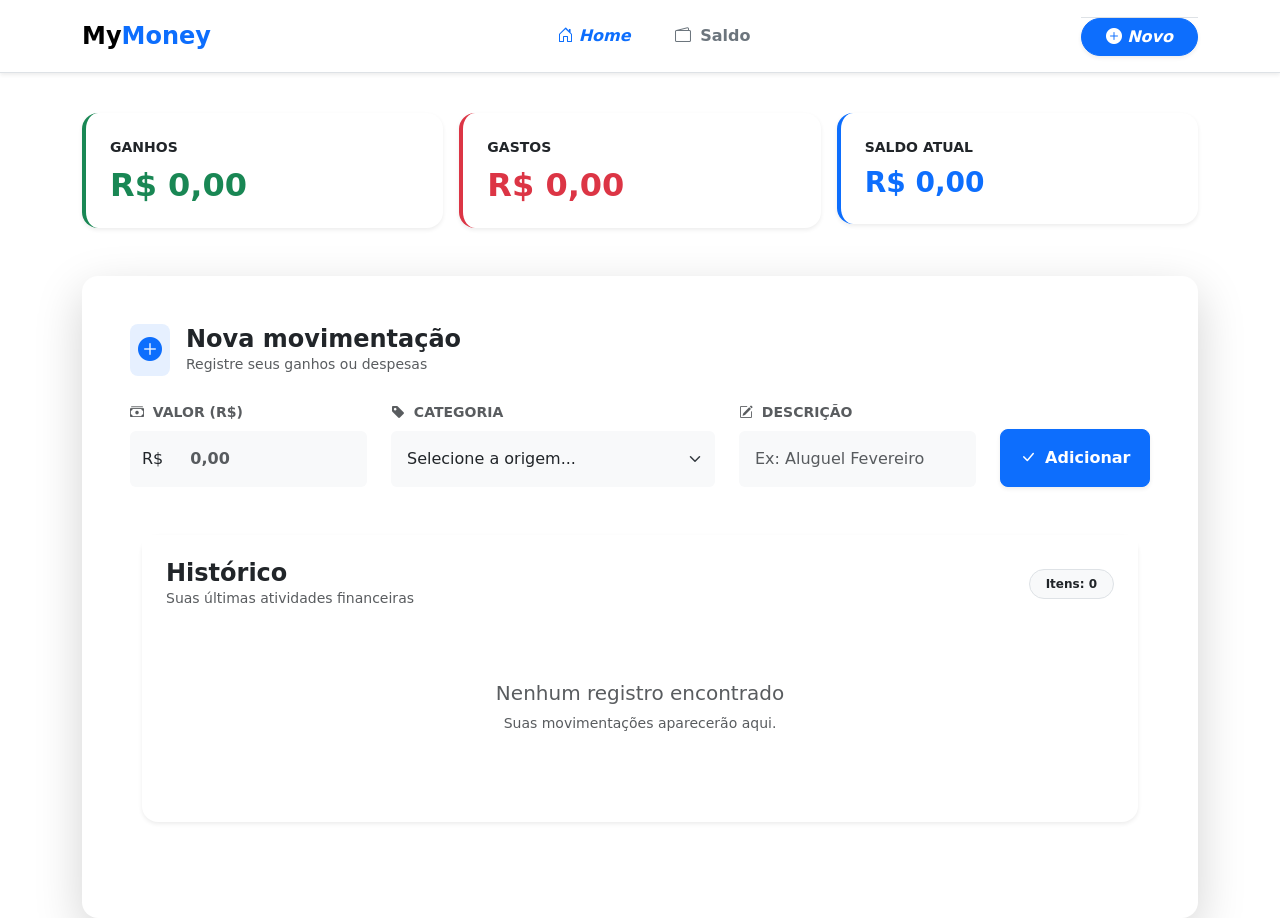
==== pages/index.html @ efc04d1d "corrigido  quebra de layout em telas tablet e celular" ====
<!DOCTYPE html>
<html lang="pt-br">

<head>
    <meta charset="UTF-8" />
    <meta name="viewport" content="width=device-width, initial-scale=1.0" />
    <!-- icon do navegador -->
    <link rel="icon" href="../assets/icon/finhub.png" type="image/png" />
    <link rel="icon" type="image/png" sizes="16x16" href="../assets/icon/finhub-16.png" />
    <link rel="icon" type="image/png" sizes="32x32" href="../assets/icon/finhub-32.png" />
    <link rel="icon" type="image/png" sizes="48x48" href="../assets/icon/finhub-48.png" />
    <!-- Para iPhone / iPad -->
    <link rel="apple-touch-icon" sizes="180x180" href="../assets/icon/finhub-180.png" />
    <link href="https://cdn.jsdelivr.net/npm/bootstrap@5.3.8/dist/css/bootstrap.min.css" rel="stylesheet"
        integrity="sha384-sRIl4kxILFvY47J16cr9ZwB07vP4J8+LH7qKQnuqkuIAvNWLzeN8tE5YBujZqJLB" crossorigin="anonymous" />
    <link rel="stylesheet" href="../assets/css/style.css" />
    <script src="https://cdn.jsdelivr.net/npm/bootstrap@5.3.8/dist/js/bootstrap.bundle.min.js"
        integrity="sha384-FKyoEForCGlyvwx9Hj09JcYn3nv7wiPVlz7YYwJrWVcXK/BmnVDxM+D2scQbITxI"
        crossorigin="anonymous"></script>
    <link rel="stylesheet" href="https://cdn.jsdelivr.net/npm/bootstrap-icons@1.13.1/font/bootstrap-icons.min.css" />

    <title>Finhub-Sistema de Gestão Financeira</title>
</head>

<body>
    <header class="navbar navbar-expand-lg navbar-light bg-white sticky-top border-bottom shadow-sm py-3">
        <div class="container">
            <a class="navbar-brand d-flex align-items-center" href="#">
                <div class="d-flex flex-column">
                    <span class="fw-bolder fs-4 lh-1 tracking-tight">My<span class="text-primary">Money</span></span>

                </div>
            </a>

            <button class="navbar-toggler border-0 shadow-none" type="button" data-bs-toggle="collapse"
                data-bs-target="#navMyMoney">
                <span class="navbar-toggler-icon"></span>
            </button>

            <div class="collapse navbar-collapse" id="navMyMoney">
                <ul class="navbar-nav mx-auto mb-2 mb-lg-0 gap-lg-2">
                    <li class="nav-item">
                        <a class="nav-link fw-bold text-primary px-3 rounded-3" href="#">
                            <i class="bi bi-house-door me-1"> Home </i>
                        </a>
                    </li>
                    <li class="nav-item">
                        <a class="nav-link fw-bold text-secondary px-3" href="#">
                            <i class="bi bi-wallet2 me-1"></i>
                            <span>Saldo</span>
                        </a>
                    </li>
                </ul>

                <div class="d-flex align-items-center gap-3 border-top border-lg-0 pt-3 pt-lg-0">
                    <button class="btn btn-primary rounded-pill px-4 fw-bold shadow-sm d-flex align-items-center gap-2"
                        onclick="document.getElementById('input-valor').focus()">
                        <i class="bi bi-plus-circle-fill">
                            Novo
                        </i>
                    </button>
                </div>
            </div>
        </div>
    </header>

    <div class="container mt-4">
        <div class="row g-3 mt-3">
            <!-- Pai do agrupamento-->
            <div class="col-12 col-md-4">

                <div class="card border-0 shadow-sm rounded-4 p-4 bg-white border-start border-success border-4">
                    <p class="fw-bolder small text-uppercase mb-2 ls-1 fs-8">
                        Ganhos
                    </p>
                    <h2 class="fw-bold text-success mb-0 fs-28" id="resumo-receitas">
                        R$ 0,00
                    </h2>
                </div>

            </div>

            <div class="col-12 col-md-4">
                <div class="card border-0 shadow-sm rounded-4 p-4 bg-white border-start border-danger border-4">
                    <p class="fw-bolder small text-uppercase mb-2 ls-1 fs-8">
                        Gastos
                    </p>
                    <h2 class="fw-bold text-danger mb-0 fs-28" id="resumo-despesas">
                        R$ 0,00
                    </h2>
                </div>
            </div>

            <div class="col-12 col-md-4">
                <div class="card border-0 shadow-sm rounded-4 p-4 bg-white border-start border-primary border-4">
                    <p class="fw-bolder small text-uppercase mb-2 ls-1 fs-11">
                        Saldo Atual
                    </p>
                    <h2 class="fw-bold text-primary mb-0" id="resumo-saldo" style="font-size: 28px;">
                        R$ 0,00
                    </h2>
                </div>
            </div>

        </div>
    </div>

    <div class="container mt-5">
        <div class="card border-0 shadow-lg rounded-4 overflow-hidden">
            <div class="card-body p-4 p-md-5">

                <div class="d-flex align-items-center mb-4">
                    <div class="bg-primary bg-opacity-10 p-2 rounded-3 me-3">
                        <i class="bi bi-plus-circle-fill text-primary fs-4"></i>
                    </div>
                    <div>
                        <h4 class="fw-bolder mb-0 text-dark">Nova movimentação</h4>
                        <p class="text-muted small mb-0">Registre seus ganhos ou despesas</p>
                    </div>
                </div>

                <form id="transacao-form" class="row g-4 align-items-end">

                    <div class="col-12 col-md-3">
                        <label class="form-label fw-bold text-uppercase ls-1 text-muted mb-2 small">
                            <i class="bi bi-cash-stack me-1"></i> Valor (R$)
                        </label>
                        <div class="input-group">
                            <span class="input-group-text border-0 bg-light">R$</span>
                            <input type="number" id="input-valor" class="form-control border-0 bg-light p-3 fw-bold"
                                step="0.01" placeholder="0,00" required>
                        </div>
                    </div>

                    <div class="col-12 col-md-4">
                        <label class="form-label fw-bold text-uppercase ls-1 text-muted mb-2 small">
                            <i class="bi bi-tag-fill me-1"></i> Categoria
                        </label>
                        <select id="input-categoria" class="form-select border-0 bg-light p-3" required>
                            <option value="" disabled selected>Selecione a origem...</option>
                            <optgroup label="💰 GANHOS">
                                <option value="receita|Salário">Salário</option>
                                <option value="receita|Investimentos">Investimentos</option>
                                <option value="receita|Vendas">Vendas/Extras</option>
                            </optgroup>
                            <optgroup label="💸 GASTOS">
                                <option value="despesa|Alimentação">Alimentação</option>
                                <option value="despesa|Moradia">Moradia</option>
                                <option value="despesa|Transporte">Transporte</option>
                                <option value="despesa|Lazer">Lazer</option>
                            </optgroup>
                        </select>
                    </div>

                    <div class="col-12 col-md-3">
                        <label class="form-label fw-bold text-uppercase ls-1 text-muted mb-2 text-muted mb-2 small">
                            <i class="bi bi-pencil-square me-1"></i> Descrição
                        </label>
                        <input type="text" id="input-descricao" class="form-control border-0 bg-light p-3"
                            placeholder="Ex: Aluguel Fevereiro">
                    </div>

                    <div class="col-12 col-md-2">
                        <button class="btn btn-primary w-100 py-3 fw-bold rounded-3 shadow-sm hover-up" type="submit">
                            <i class="bi bi-check-lg me-1"></i> Adicionar
                        </button>
                    </div>
                </form>
                <div class="container mt-5 mb-5">
                    <div class="card border-0 shadow-sm rounded-4">
                        <div
                            class="card-header bg-white border-0 p-4 pb-0 d-flex justify-content-between align-items-center">
                            <div>
                                <h4 class="fw-bolder mb-0 text-dark">Histórico</h4>
                                <p class="text-muted small mb-0">Suas últimas atividades financeiras</p>
                            </div>
                            <span class="badge bg-light text-dark rounded-pill px-3 py-2 border">
                                Itens: <span id="contador-itens">0</span>
                            </span>
                        </div>

                        <div class="card-body p-4">

                            <div id="historico-vazio" class="text-center py-5">
                                <i class="bi bi- wallet2 text-muted mb-3 opacity-25 fs-3"></i>
                                <h5 class="text-muted fw-normal">Nenhum registro encontrado</h5>
                                <p class="text-muted small">Suas movimentações aparecerão aqui.</p>
                            </div>

                            <div id="container-desktop" class="table-responsive d-none">
                                <table class="table table-hover align-middle">
                                    <thead class="table-light">
                                        <tr>
                                            <th class="border-0 rounded-start ps-3">Categoria</th>
                                            <th class=" d-none d-md-table-cell  border-0">Descrição</th>
                                            <th class="border-0 text-end">Valor</th>
                                            <th class=" d-none d-md-table-cell  border-0 text-end rounded-end pe-3">Ações</th>
                                        </tr>
                                    </thead>
                                    <tbody id="lista-transacoes-desktop">
                                    </tbody>
                                </table>
                            </div>

                            <div id="lista-transacoes-mobile" class="d-md-none">
                            </div>

                        </div>
                    </div>
                </div>
            </div>
        </div>
    </div>

    </div>
    </div>

    <script src="../js/script.js"></script>
</body>

</html>
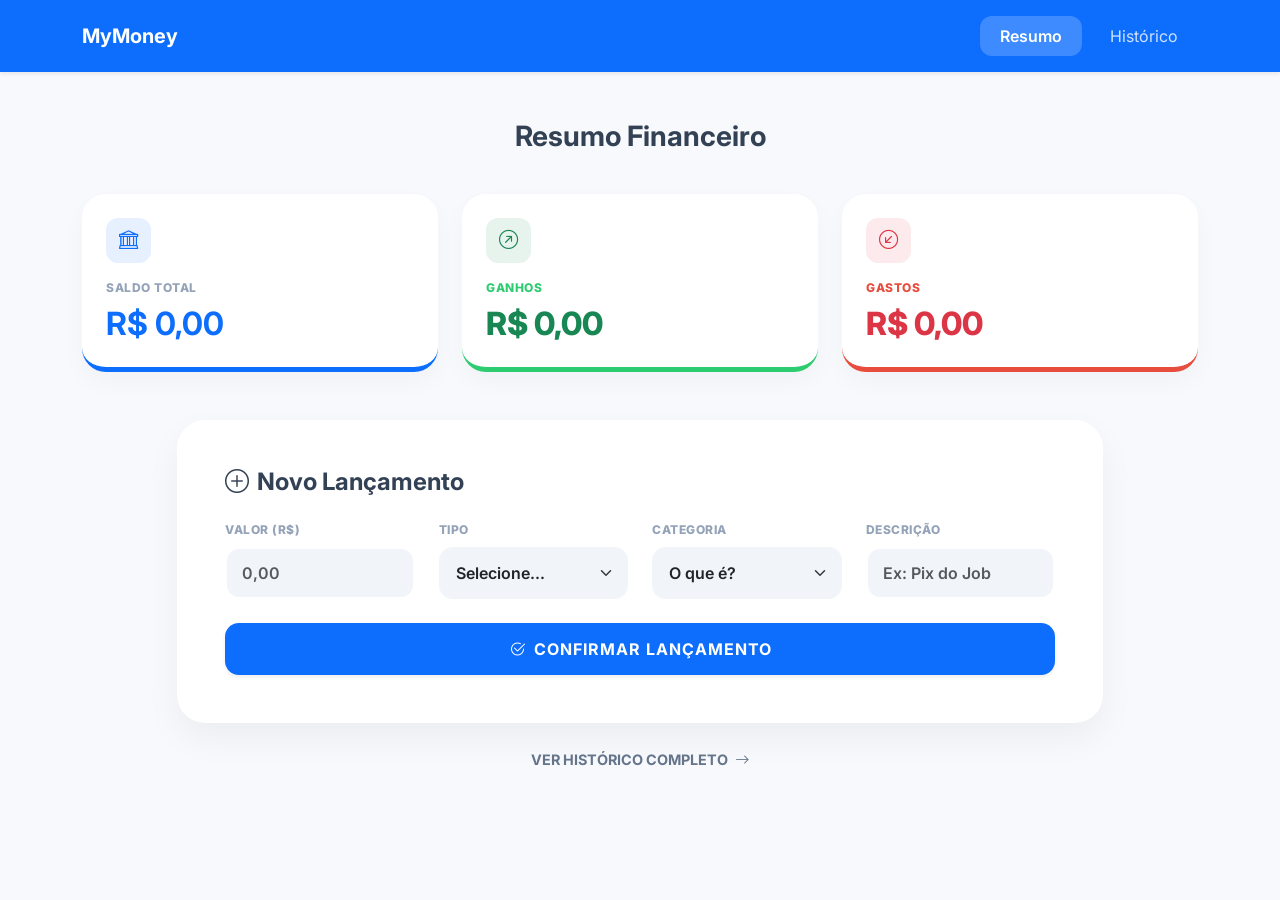
==== commit 0257de83: "feat: complete improvements for MyMoney project - Transaction history with Bootstrap Icons for each " ====
--- a/pages/index.html
+++ b/pages/index.html
@@ -1,221 +1,176 @@
 <!DOCTYPE html>
 <html lang="pt-br">
+<head>
+  <meta charset="UTF-8" />
+  <meta name="viewport" content="width=device-width, initial-scale=1.0" />
+  <title>MyMoney - Dashboard</title>
+  <link
+    href="https://fonts.googleapis.com/css2?family=Inter:wght@400;600;800&display=swap"
+    rel="stylesheet"
+  />
+  <link
+    href="https://cdn.jsdelivr.net/npm/bootstrap@5.3.3/dist/css/bootstrap.min.css"
+    rel="stylesheet"
+  />
+  <link
+    rel="stylesheet"
+    href="https://cdn.jsdelivr.net/npm/bootstrap-icons@1.11.3/font/bootstrap-icons.min.css"
+  />
+  <link rel="stylesheet" href="../styles/home.css" />
+</head>
+<body>
+  <!-- NAVBAR -->
+  <nav class="navbar navbar-expand-lg navbar-dark shadow-sm sticky-top mb-5">
+    <div class="container">
+      <a class="navbar-brand fw-bold" href="index.html">MyMoney</a>
+      <button
+        class="navbar-toggler border-0 shadow-none"
+        type="button"
+        data-bs-toggle="collapse"
+        data-bs-target="#navbarNav"
+      >
+        <span class="navbar-toggler-icon"></span>
+      </button>
+      <div class="collapse navbar-collapse" id="navbarNav">
+        <ul class="navbar-nav ms-auto gap-2">
+          <li class="nav-item">
+            <a class="nav-link active" href="index.html">Resumo</a>
+          </li>
+          <li class="nav-item">
+            <a class="nav-link" href="historico.html">Histórico</a>
+          </li>
+        </ul>
+      </div>
+    </div>
+  </nav>
 
-<head>
-    <meta charset="UTF-8" />
-    <meta name="viewport" content="width=device-width, initial-scale=1.0" />
-    <!-- icon do navegador -->
-    <link rel="icon" href="../assets/icon/finhub.png" type="image/png" />
-    <link rel="icon" type="image/png" sizes="16x16" href="../assets/icon/finhub-16.png" />
-    <link rel="icon" type="image/png" sizes="32x32" href="../assets/icon/finhub-32.png" />
-    <link rel="icon" type="image/png" sizes="48x48" href="../assets/icon/finhub-48.png" />
-    <!-- Para iPhone / iPad -->
-    <link rel="apple-touch-icon" sizes="180x180" href="../assets/icon/finhub-180.png" />
-    <link href="https://cdn.jsdelivr.net/npm/bootstrap@5.3.8/dist/css/bootstrap.min.css" rel="stylesheet"
-        integrity="sha384-sRIl4kxILFvY47J16cr9ZwB07vP4J8+LH7qKQnuqkuIAvNWLzeN8tE5YBujZqJLB" crossorigin="anonymous" />
-    <link rel="stylesheet" href="../assets/css/style.css" />
-    <script src="https://cdn.jsdelivr.net/npm/bootstrap@5.3.8/dist/js/bootstrap.bundle.min.js"
-        integrity="sha384-FKyoEForCGlyvwx9Hj09JcYn3nv7wiPVlz7YYwJrWVcXK/BmnVDxM+D2scQbITxI"
-        crossorigin="anonymous"></script>
-    <link rel="stylesheet" href="https://cdn.jsdelivr.net/npm/bootstrap-icons@1.13.1/font/bootstrap-icons.min.css" />
-
-    <title>Finhub-Sistema de Gestão Financeira</title>
-</head>
-
-<body>
-    <header class="navbar navbar-expand-lg navbar-light bg-white sticky-top border-bottom shadow-sm py-3">
-        <div class="container">
-            <a class="navbar-brand d-flex align-items-center" href="#">
-                <div class="d-flex flex-column">
-                    <span class="fw-bolder fs-4 lh-1 tracking-tight">My<span class="text-primary">Money</span></span>
-
-                </div>
-            </a>
-
-            <button class="navbar-toggler border-0 shadow-none" type="button" data-bs-toggle="collapse"
-                data-bs-target="#navMyMoney">
-                <span class="navbar-toggler-icon"></span>
-            </button>
-
-            <div class="collapse navbar-collapse" id="navMyMoney">
-                <ul class="navbar-nav mx-auto mb-2 mb-lg-0 gap-lg-2">
-                    <li class="nav-item">
-                        <a class="nav-link fw-bold text-primary px-3 rounded-3" href="#">
-                            <i class="bi bi-house-door me-1"> Home </i>
-                        </a>
-                    </li>
-                    <li class="nav-item">
-                        <a class="nav-link fw-bold text-secondary px-3" href="#">
-                            <i class="bi bi-wallet2 me-1"></i>
-                            <span>Saldo</span>
-                        </a>
-                    </li>
-                </ul>
-
-                <div class="d-flex align-items-center gap-3 border-top border-lg-0 pt-3 pt-lg-0">
-                    <button class="btn btn-primary rounded-pill px-4 fw-bold shadow-sm d-flex align-items-center gap-2"
-                        onclick="document.getElementById('input-valor').focus()">
-                        <i class="bi bi-plus-circle-fill">
-                            Novo
-                        </i>
-                    </button>
-                </div>
-            </div>
-        </div>
-    </header>
-
-    <div class="container mt-4">
-        <div class="row g-3 mt-3">
-            <!-- Pai do agrupamento-->
-            <div class="col-12 col-md-4">
-
-                <div class="card border-0 shadow-sm rounded-4 p-4 bg-white border-start border-success border-4">
-                    <p class="fw-bolder small text-uppercase mb-2 ls-1 fs-8">
-                        Ganhos
-                    </p>
-                    <h2 class="fw-bold text-success mb-0 fs-28" id="resumo-receitas">
-                        R$ 0,00
-                    </h2>
-                </div>
-
-            </div>
-
-            <div class="col-12 col-md-4">
-                <div class="card border-0 shadow-sm rounded-4 p-4 bg-white border-start border-danger border-4">
-                    <p class="fw-bolder small text-uppercase mb-2 ls-1 fs-8">
-                        Gastos
-                    </p>
-                    <h2 class="fw-bold text-danger mb-0 fs-28" id="resumo-despesas">
-                        R$ 0,00
-                    </h2>
-                </div>
-            </div>
-
-            <div class="col-12 col-md-4">
-                <div class="card border-0 shadow-sm rounded-4 p-4 bg-white border-start border-primary border-4">
-                    <p class="fw-bolder small text-uppercase mb-2 ls-1 fs-11">
-                        Saldo Atual
-                    </p>
-                    <h2 class="fw-bold text-primary mb-0" id="resumo-saldo" style="font-size: 28px;">
-                        R$ 0,00
-                    </h2>
-                </div>
-            </div>
-
-        </div>
+  <div class="container">
+    <!-- TÍTULO DOS INDICADORES -->
+    <div class="row mb-3">
+      <div class="col-12">
+        <h3 class="fw-bold text-center mb-4">Resumo Financeiro</h3>
+      </div>
     </div>
 
-    <div class="container mt-5">
-        <div class="card border-0 shadow-lg rounded-4 overflow-hidden">
-            <div class="card-body p-4 p-md-5">
+    <!-- CARDS DE INDICADORES -->
+    <div class="row g-4 mb-5">
+      <div class="col-md-4">
+        <div class="card-resumo border-saldo">
+          <div class="icon-box bg-primary bg-opacity-10 text-primary">
+            <i class="bi bi-bank"></i>
+          </div>
+          <small class="form-label-custom">Saldo Total</small>
+          <h2 class="fw-extrabold m-0" id="resumo-saldo" style="font-weight: 800;">
+            R$ 0,00
+          </h2>
+        </div>
+      </div>
 
-                <div class="d-flex align-items-center mb-4">
-                    <div class="bg-primary bg-opacity-10 p-2 rounded-3 me-3">
-                        <i class="bi bi-plus-circle-fill text-primary fs-4"></i>
-                    </div>
-                    <div>
-                        <h4 class="fw-bolder mb-0 text-dark">Nova movimentação</h4>
-                        <p class="text-muted small mb-0">Registre seus ganhos ou despesas</p>
-                    </div>
-                </div>
+      <div class="col-md-4">
+        <div class="card-resumo border-ganho">
+          <div class="icon-box bg-success bg-opacity-10 text-success">
+            <i class="bi bi-arrow-up-right-circle"></i>
+          </div>
+          <small class="form-label-custom" style="color: var(--success-green);">Ganhos</small>
+          <h2 class="fw-extrabold m-0 text-success" id="resumo-receitas" style="font-weight: 800;">
+            R$ 0,00
+          </h2>
+        </div>
+      </div>
 
-                <form id="transacao-form" class="row g-4 align-items-end">
-
-                    <div class="col-12 col-md-3">
-                        <label class="form-label fw-bold text-uppercase ls-1 text-muted mb-2 small">
-                            <i class="bi bi-cash-stack me-1"></i> Valor (R$)
-                        </label>
-                        <div class="input-group">
-                            <span class="input-group-text border-0 bg-light">R$</span>
-                            <input type="number" id="input-valor" class="form-control border-0 bg-light p-3 fw-bold"
-                                step="0.01" placeholder="0,00" required>
-                        </div>
-                    </div>
-
-                    <div class="col-12 col-md-4">
-                        <label class="form-label fw-bold text-uppercase ls-1 text-muted mb-2 small">
-                            <i class="bi bi-tag-fill me-1"></i> Categoria
-                        </label>
-                        <select id="input-categoria" class="form-select border-0 bg-light p-3" required>
-                            <option value="" disabled selected>Selecione a origem...</option>
-                            <optgroup label="💰 GANHOS">
-                                <option value="receita|Salário">Salário</option>
-                                <option value="receita|Investimentos">Investimentos</option>
-                                <option value="receita|Vendas">Vendas/Extras</option>
-                            </optgroup>
-                            <optgroup label="💸 GASTOS">
-                                <option value="despesa|Alimentação">Alimentação</option>
-                                <option value="despesa|Moradia">Moradia</option>
-                                <option value="despesa|Transporte">Transporte</option>
-                                <option value="despesa|Lazer">Lazer</option>
-                            </optgroup>
-                        </select>
-                    </div>
-
-                    <div class="col-12 col-md-3">
-                        <label class="form-label fw-bold text-uppercase ls-1 text-muted mb-2 text-muted mb-2 small">
-                            <i class="bi bi-pencil-square me-1"></i> Descrição
-                        </label>
-                        <input type="text" id="input-descricao" class="form-control border-0 bg-light p-3"
-                            placeholder="Ex: Aluguel Fevereiro">
-                    </div>
-
-                    <div class="col-12 col-md-2">
-                        <button class="btn btn-primary w-100 py-3 fw-bold rounded-3 shadow-sm hover-up" type="submit">
-                            <i class="bi bi-check-lg me-1"></i> Adicionar
-                        </button>
-                    </div>
-                </form>
-                <div class="container mt-5 mb-5">
-                    <div class="card border-0 shadow-sm rounded-4">
-                        <div
-                            class="card-header bg-white border-0 p-4 pb-0 d-flex justify-content-between align-items-center">
-                            <div>
-                                <h4 class="fw-bolder mb-0 text-dark">Histórico</h4>
-                                <p class="text-muted small mb-0">Suas últimas atividades financeiras</p>
-                            </div>
-                            <span class="badge bg-light text-dark rounded-pill px-3 py-2 border">
-                                Itens: <span id="contador-itens">0</span>
-                            </span>
-                        </div>
-
-                        <div class="card-body p-4">
-
-                            <div id="historico-vazio" class="text-center py-5">
-                                <i class="bi bi- wallet2 text-muted mb-3 opacity-25 fs-3"></i>
-                                <h5 class="text-muted fw-normal">Nenhum registro encontrado</h5>
-                                <p class="text-muted small">Suas movimentações aparecerão aqui.</p>
-                            </div>
-
-                            <div id="container-desktop" class="table-responsive d-none">
-                                <table class="table table-hover align-middle">
-                                    <thead class="table-light">
-                                        <tr>
-                                            <th class="border-0 rounded-start ps-3">Categoria</th>
-                                            <th class=" d-none d-md-table-cell  border-0">Descrição</th>
-                                            <th class="border-0 text-end">Valor</th>
-                                            <th class=" d-none d-md-table-cell  border-0 text-end rounded-end pe-3">Ações</th>
-                                        </tr>
-                                    </thead>
-                                    <tbody id="lista-transacoes-desktop">
-                                    </tbody>
-                                </table>
-                            </div>
-
-                            <div id="lista-transacoes-mobile" class="d-md-none">
-                            </div>
-
-                        </div>
-                    </div>
-                </div>
-            </div>
+      <div class="col-md-4">
+        <div class="card-resumo border-gasto">
+          <div class="icon-box bg-danger bg-opacity-10 text-danger">
+            <i class="bi bi-arrow-down-left-circle"></i>
+          </div>
+          <small class="form-label-custom" style="color: var(--danger-red);">Gastos</small>
+          <h2 class="fw-extrabold m-0 text-danger" id="resumo-despesas" style="font-weight: 800;">
+            R$ 0,00
+          </h2>
         </div>
+      </div>
     </div>
 
-    </div>
+    <!-- FORMULÁRIO DE NOVO LANÇAMENTO -->
+    <div class="row justify-content-center">
+      <div class="col-lg-10">
+        <div class="card-form p-4 p-md-5 mb-4">
+          <h4 class="fw-bold mb-4">
+            <i class="bi bi-plus-circle me-2"></i>Novo Lançamento
+          </h4>
+          <form id="transacao-form">
+            <div class="row g-4">
+              <div class="col-md-3">
+                <label class="form-label-custom">Valor (R$)</label>
+                <input
+                  type="number"
+                  id="input-valor"
+                  class="form-control form-control-custom"
+                  placeholder="0,00"
+                  step="0.01"
+                  required
+                />
+              </div>
+              <div class="col-md-3">
+                <label class="form-label-custom">Tipo</label>
+                <select
+                  id="input-tipo"
+                  class="form-select form-control-custom"
+                  required
+                >
+                  <option value="" disabled selected>Selecione...</option>
+                  <option value="receita">💰 Ganho (Entrada)</option>
+                  <option value="despesa">💸 Gasto (Saída)</option>
+                </select>
+              </div>
+              <div class="col-md-3">
+                <label class="form-label-custom">Categoria</label>
+                <select
+                  id="input-categoria"
+                  class="form-select form-control-custom"
+                  required
+                >
+                  <option value="" disabled selected>O que é?</option>
+                  <option value="Salário">💼 Salário</option>
+                  <option value="Extra">🌟 Extra</option>
+                  <option value="Alimentação">🍕 Alimentação</option>
+                  <option value="Moradia">🏠 Moradia</option>
+                  <option value="Lazer">🍿 Lazer</option>
+                  <option value="Transporte">🚗 Transporte</option>
+                </select>
+              </div>
+              <div class="col-md-3">
+                <label class="form-label-custom">Descrição</label>
+                <input
+                  type="text"
+                  id="input-descricao"
+                  class="form-control form-control-custom"
+                  placeholder="Ex: Pix do Job"
+                />
+              </div>
+              <div class="col-12 mt-4">
+                <button
+                  type="submit"
+                  class="btn btn-primary btn-salvar w-100 shadow-sm"
+                >
+                  <i class="bi bi-check2-circle me-2"></i>CONFIRMAR LANÇAMENTO
+                </button>
+              </div>
+            </div>
+          </form>
+        </div>
+      </div>
     </div>
 
-    <script src="../js/script.js"></script>
+    <!-- BOTÃO PARA HISTÓRICO -->
+    <div class="text-center pb-5">
+      <a href="historico.html" class="btn-historico">
+        VER HISTÓRICO COMPLETO <i class="bi bi-arrow-right ms-1"></i>
+      </a>
+    </div>
+  </div>
+
+  <script src="https://cdn.jsdelivr.net/npm/bootstrap@5.3.3/dist/js/bootstrap.bundle.min.js"></script>
+  <script src="../js/script.js"></script>
 </body>
-
 </html>
--- a/styles/home.css
+++ b/styles/home.css
@@ -0,0 +1,125 @@
+.nav-link {
+            transition: all 0.3s;
+            border-radius: 50px;
+            padding: 8px 20px !important;
+            color: rgba(255, 255, 255, 0.8) !important;
+        }
+
+        .nav-link.active {
+            background: white !important;
+            color: #0d6efd !important;
+            font-weight: bold;
+        }
+
+        .card-resumo {
+            border: none;
+            border-radius: 15px;
+        }
+
+                :root {
+            --primary-blue: #0d6efd;
+            --success-green: #2ecc71;
+            --danger-red: #e74c3c;
+            --bg-light: #f8f9fc;
+        }
+
+        body { 
+            background-color: var(--bg-light); 
+            font-family: 'Inter', sans-serif; 
+            color: #334155;
+        }
+
+        /* Navbar Estilizada */
+        .navbar { background: var(--primary-blue) !important; padding: 1rem 0; }
+        .nav-link { 
+            transition: all 0.3s; 
+            border-radius: 12px; 
+            padding: 8px 20px !important; 
+            color: rgba(255,255,255,0.8) !important; 
+        }
+        .nav-link.active { background: rgba(255,255,255,0.2) !important; color: white !important; font-weight: 600; }
+
+        /* Cards de Resumo */
+        .card-resumo {
+            border: none;
+            border-radius: 24px;
+            padding: 1.5rem;
+            transition: transform 0.3s ease;
+            background: white;
+            box-shadow: 0 10px 25px rgba(0,0,0,0.03);
+        }
+        .card-resumo:hover { transform: translateY(-5px); }
+
+        .icon-box {
+            width: 45px;
+            height: 45px;
+            border-radius: 12px;
+            display: flex;
+            align-items: center;
+            justify-content: center;
+            font-size: 1.2rem;
+            margin-bottom: 1rem;
+        }
+
+        /* Cores dos Cards */
+        .border-saldo { border-bottom: 5px solid var(--primary-blue); }
+        .border-ganho { border-bottom: 5px solid var(--success-green); }
+        .border-gasto { border-bottom: 5px solid var(--danger-red); }
+
+        /* Formulário Moderno */
+        .card-form {
+            border: none;
+            border-radius: 28px;
+            background: white;
+            box-shadow: 0 15px 35px rgba(0,0,0,0.05);
+        }
+
+        .form-label-custom {
+            font-size: 0.75rem;
+            font-weight: 800;
+            color: #94a3b8;
+            text-transform: uppercase;
+            margin-bottom: 8px;
+            display: block;
+            letter-spacing: 0.5px;
+        }
+
+        .form-control-custom {
+            background-color: #f1f5f9 !important;
+            border: 2px solid transparent !important;
+            border-radius: 14px !important;
+            padding: 12px 15px !important;
+            font-weight: 600;
+            transition: all 0.2s;
+        }
+
+        .form-control-custom:focus {
+            background-color: white !important;
+            border-color: var(--primary-blue) !important;
+            box-shadow: 0 0 0 4px rgba(13, 110, 253, 0.1) !important;
+        }
+
+        .btn-salvar {
+            background: var(--primary-blue);
+            border: none;
+            border-radius: 14px;
+            padding: 14px;
+            font-weight: 700;
+            letter-spacing: 1px;
+            transition: all 0.3s;
+        }
+
+        .btn-salvar:hover {
+            background: #0056b3;
+            transform: scale(1.02);
+            box-shadow: 0 8px 20px rgba(13, 110, 253, 0.3);
+        }
+
+        .btn-historico {
+            color: #64748b;
+            font-weight: 700;
+            font-size: 0.9rem;
+            text-decoration: none;
+            transition: color 0.2s;
+        }
+        .btn-historico:hover { color: var(--primary-blue); }
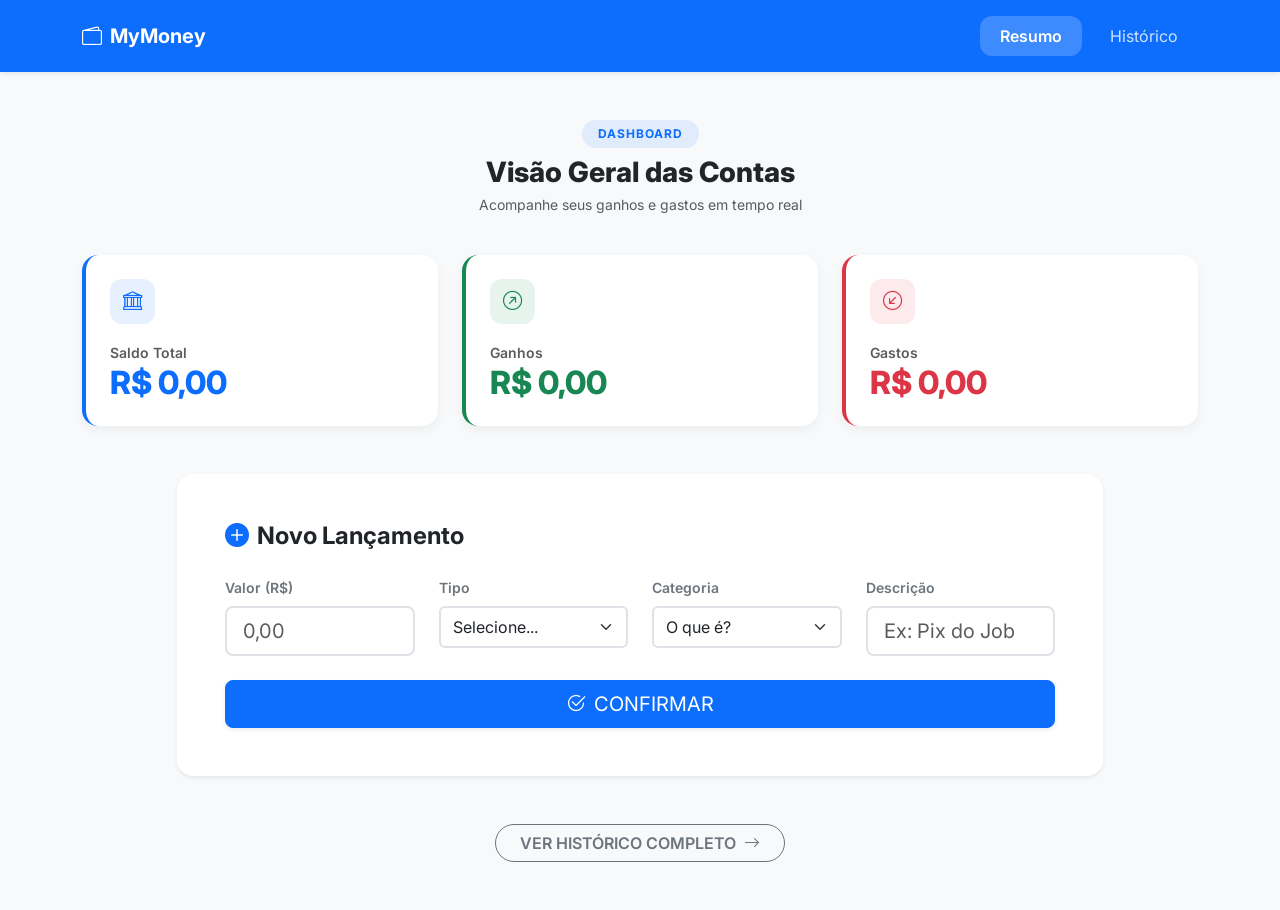
==== commit 142fba62: "feat: implementa validação de saldo e nova interface de lançamentos - Adicionada regra de negócio no" ====
--- a/pages/index.html
+++ b/pages/index.html
@@ -17,12 +17,36 @@
     href="https://cdn.jsdelivr.net/npm/bootstrap-icons@1.11.3/font/bootstrap-icons.min.css"
   />
   <link rel="stylesheet" href="../styles/home.css" />
+  <style>
+    /* Pequeno ajuste para garantir a consistência do estilo que você criou */
+    body { font-family: 'Inter', sans-serif; background-color: #f8f9fa; }
+    .fw-extrabold { font-weight: 800; }
+    .card-resumo {
+      background: white;
+      padding: 1.5rem;
+      border-radius: 1rem;
+      box-shadow: 0 4px 12px rgba(0,0,0,0.05);
+      transition: transform 0.2s;
+    }
+    .card-resumo:hover { transform: translateY(-5px); }
+    .icon-box {
+      width: 45px;
+      height: 45px;
+      display: flex;
+      align-items: center;
+      justify-content: center;
+      border-radius: 12px;
+      margin-bottom: 1rem;
+      font-size: 1.2rem;
+    }
+  </style>
 </head>
 <body>
-  <!-- NAVBAR -->
-  <nav class="navbar navbar-expand-lg navbar-dark shadow-sm sticky-top mb-5">
+  <nav class="navbar navbar-expand-lg navbar-dark shadow-sm sticky-top mb-5" style="background-color: #0d6efd;">
     <div class="container">
-      <a class="navbar-brand fw-bold" href="index.html">MyMoney</a>
+      <a class="navbar-brand fw-bold" href="index.html">
+        <i class="bi bi-wallet2 me-2"></i>MyMoney
+      </a>
       <button
         class="navbar-toggler border-0 shadow-none"
         type="button"
@@ -45,77 +69,76 @@
   </nav>
 
   <div class="container">
-    <!-- TÍTULO DOS INDICADORES -->
-    <div class="row mb-3">
-      <div class="col-12">
-        <h3 class="fw-bold text-center mb-4">Resumo Financeiro</h3>
+    <div class="row mb-4">
+      <div class="col-12 text-center">
+        <span class="badge bg-primary bg-opacity-10 text-primary mb-2 px-3 py-2 rounded-pill uppercase fw-bold" style="font-size: 0.75rem; letter-spacing: 1px;">DASHBOARD</span>
+        <h3 class="fw-extrabold m-0 text-dark">Visão Geral das Contas</h3>
+        <p class="text-muted small mt-1">Acompanhe seus ganhos e gastos em tempo real</p>
       </div>
     </div>
 
-    <!-- CARDS DE INDICADORES -->
     <div class="row g-4 mb-5">
       <div class="col-md-4">
-        <div class="card-resumo border-saldo">
+        <div class="card-resumo border-start border-primary border-4">
           <div class="icon-box bg-primary bg-opacity-10 text-primary">
             <i class="bi bi-bank"></i>
           </div>
-          <small class="form-label-custom">Saldo Total</small>
-          <h2 class="fw-extrabold m-0" id="resumo-saldo" style="font-weight: 800;">
+          <small class="text-muted fw-semibold">Saldo Total</small>
+          <h2 class="fw-extrabold m-0" id="resumo-saldo">
             R$ 0,00
           </h2>
         </div>
       </div>
 
       <div class="col-md-4">
-        <div class="card-resumo border-ganho">
+        <div class="card-resumo border-start border-success border-4">
           <div class="icon-box bg-success bg-opacity-10 text-success">
             <i class="bi bi-arrow-up-right-circle"></i>
           </div>
-          <small class="form-label-custom" style="color: var(--success-green);">Ganhos</small>
-          <h2 class="fw-extrabold m-0 text-success" id="resumo-receitas" style="font-weight: 800;">
+          <small class="text-muted fw-semibold">Ganhos</small>
+          <h2 class="fw-extrabold m-0 text-success" id="resumo-receitas">
             R$ 0,00
           </h2>
         </div>
       </div>
 
       <div class="col-md-4">
-        <div class="card-resumo border-gasto">
+        <div class="card-resumo border-start border-danger border-4">
           <div class="icon-box bg-danger bg-opacity-10 text-danger">
             <i class="bi bi-arrow-down-left-circle"></i>
           </div>
-          <small class="form-label-custom" style="color: var(--danger-red);">Gastos</small>
-          <h2 class="fw-extrabold m-0 text-danger" id="resumo-despesas" style="font-weight: 800;">
+          <small class="text-muted fw-semibold">Gastos</small>
+          <h2 class="fw-extrabold m-0 text-danger" id="resumo-despesas">
             R$ 0,00
           </h2>
         </div>
       </div>
     </div>
 
-    <!-- FORMULÁRIO DE NOVO LANÇAMENTO -->
     <div class="row justify-content-center">
       <div class="col-lg-10">
-        <div class="card-form p-4 p-md-5 mb-4">
-          <h4 class="fw-bold mb-4">
-            <i class="bi bi-plus-circle me-2"></i>Novo Lançamento
+        <div class="card border-0 shadow-sm p-4 p-md-5 mb-5 rounded-4">
+          <h4 class="fw-bold mb-4 text-dark">
+            <i class="bi bi-plus-circle-fill text-primary me-2"></i>Novo Lançamento
           </h4>
           <form id="transacao-form">
             <div class="row g-4">
               <div class="col-md-3">
-                <label class="form-label-custom">Valor (R$)</label>
+                <label class="form-label fw-semibold small text-secondary">Valor (R$)</label>
                 <input
                   type="number"
                   id="input-valor"
-                  class="form-control form-control-custom"
+                  class="form-control form-control-lg border-2"
                   placeholder="0,00"
                   step="0.01"
                   required
                 />
               </div>
               <div class="col-md-3">
-                <label class="form-label-custom">Tipo</label>
+                <label class="form-label fw-semibold small text-secondary">Tipo</label>
                 <select
                   id="input-tipo"
-                  class="form-select form-control-custom"
+                  class="form-select form-control-lg border-2"
                   required
                 >
                   <option value="" disabled selected>Selecione...</option>
@@ -124,10 +147,10 @@
                 </select>
               </div>
               <div class="col-md-3">
-                <label class="form-label-custom">Categoria</label>
+                <label class="form-label fw-semibold small text-secondary">Categoria</label>
                 <select
                   id="input-categoria"
-                  class="form-select form-control-custom"
+                  class="form-select form-control-lg border-2"
                   required
                 >
                   <option value="" disabled selected>O que é?</option>
@@ -140,20 +163,20 @@
                 </select>
               </div>
               <div class="col-md-3">
-                <label class="form-label-custom">Descrição</label>
+                <label class="form-label fw-semibold small text-secondary">Descrição</label>
                 <input
                   type="text"
                   id="input-descricao"
-                  class="form-control form-control-custom"
+                  class="form-control form-control-lg border-2"
                   placeholder="Ex: Pix do Job"
                 />
               </div>
               <div class="col-12 mt-4">
                 <button
                   type="submit"
-                  class="btn btn-primary btn-salvar w-100 shadow-sm"
+                  class="btn btn-primary btn-lg w-100 shadow-sm"
                 >
-                  <i class="bi bi-check2-circle me-2"></i>CONFIRMAR LANÇAMENTO
+                  <i class="bi bi-check2-circle me-2"></i>CONFIRMAR
                 </button>
               </div>
             </div>
@@ -162,9 +185,8 @@
       </div>
     </div>
 
-    <!-- BOTÃO PARA HISTÓRICO -->
     <div class="text-center pb-5">
-      <a href="historico.html" class="btn-historico">
+      <a href="historico.html" class="btn btn-outline-secondary rounded-pill px-4 fw-semibold text-decoration-none transition-all">
         VER HISTÓRICO COMPLETO <i class="bi bi-arrow-right ms-1"></i>
       </a>
     </div>
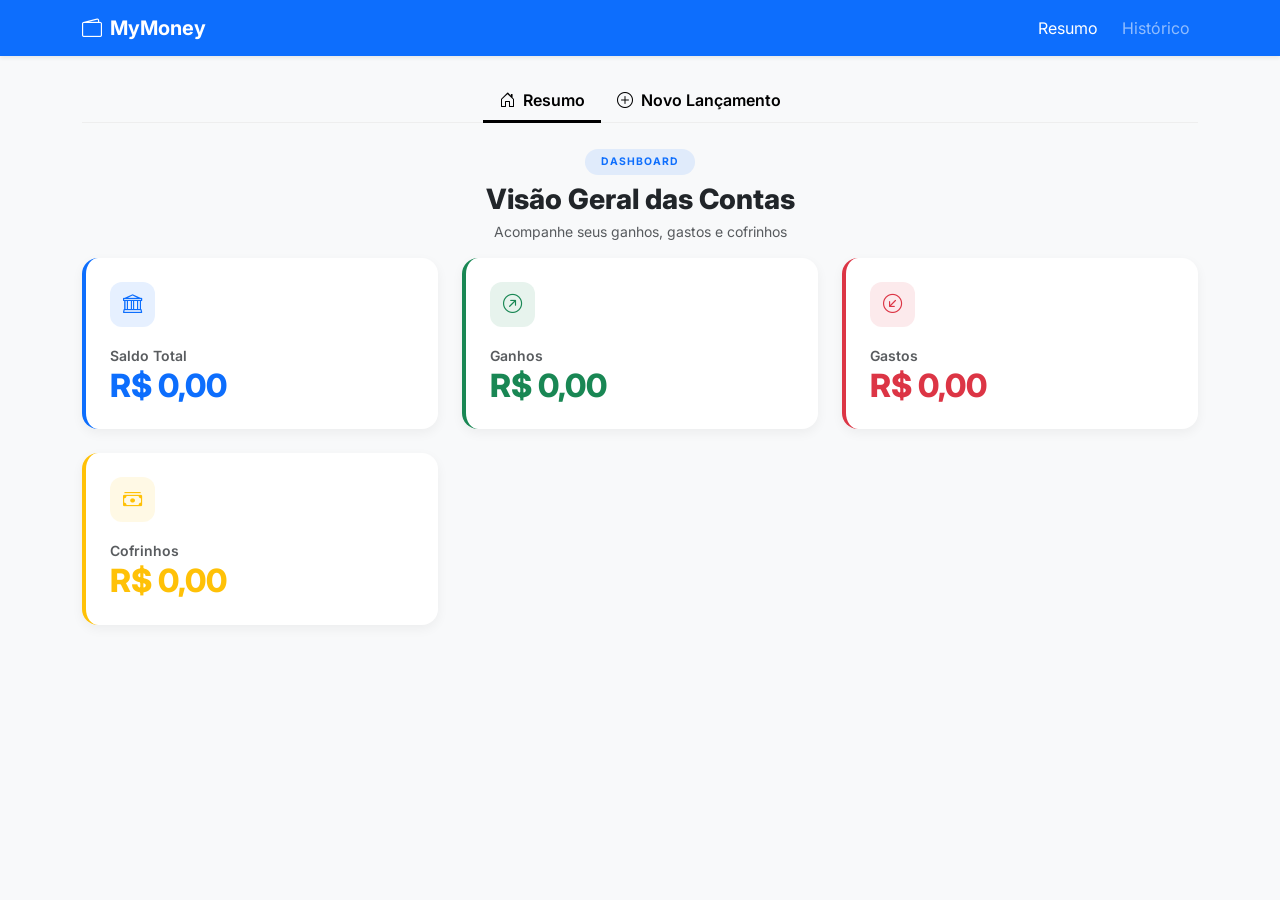
==== commit 20dc4ee9: "feat: implementar abas e lógica de reserva de saldo para cofrinho - Adicionada navegação por abas pa" ====
--- a/pages/index.html
+++ b/pages/index.html
@@ -4,31 +4,31 @@
   <meta charset="UTF-8" />
   <meta name="viewport" content="width=device-width, initial-scale=1.0" />
   <title>MyMoney - Dashboard</title>
-  <link
-    href="https://fonts.googleapis.com/css2?family=Inter:wght@400;600;800&display=swap"
-    rel="stylesheet"
-  />
-  <link
-    href="https://cdn.jsdelivr.net/npm/bootstrap@5.3.3/dist/css/bootstrap.min.css"
-    rel="stylesheet"
-  />
-  <link
-    rel="stylesheet"
-    href="https://cdn.jsdelivr.net/npm/bootstrap-icons@1.11.3/font/bootstrap-icons.min.css"
-  />
-  <link rel="stylesheet" href="../styles/home.css" />
+  <link href="https://fonts.googleapis.com/css2?family=Inter:wght@400;600;800&display=swap" rel="stylesheet" />
+  <link href="https://cdn.jsdelivr.net/npm/bootstrap@5.3.3/dist/css/bootstrap.min.css" rel="stylesheet" />
+  <link rel="stylesheet" href="https://cdn.jsdelivr.net/npm/bootstrap-icons@1.11.3/font/bootstrap-icons.min.css" />
   <style>
-    /* Pequeno ajuste para garantir a consistência do estilo que você criou */
-    body { font-family: 'Inter', sans-serif; background-color: #f8f9fa; }
-    .fw-extrabold { font-weight: 800; }
+    body {
+      font-family: "Inter", sans-serif;
+      background: #f8f9fa;
+    }
+
+    .fw-extrabold {
+      font-weight: 800;
+    }
+
     .card-resumo {
       background: white;
       padding: 1.5rem;
       border-radius: 1rem;
-      box-shadow: 0 4px 12px rgba(0,0,0,0.05);
+      box-shadow: 0 4px 12px rgba(0, 0, 0, 0.05);
       transition: transform 0.2s;
     }
-    .card-resumo:hover { transform: translateY(-5px); }
+
+    .card-resumo:hover {
+      transform: translateY(-5px);
+    }
+
     .icon-box {
       width: 45px;
       height: 45px;
@@ -39,20 +39,35 @@
       margin-bottom: 1rem;
       font-size: 1.2rem;
     }
+
+    .nav-tabs .nav-link {
+      border: none !important;
+      font-weight: 600;
+      color: #000 !important;
+      background: transparent !important;
+      display: flex;
+      align-items: center;
+      gap: 0.5rem;
+    }
+
+    .nav-tabs .nav-link.active {
+      color: #000 !important;
+      border-bottom: 3px solid #000 !important;
+      background: transparent !important;
+    }
+
+    .nav-tabs {
+      border-bottom: 1px solid #eee;
+    }
   </style>
 </head>
+
 <body>
-  <nav class="navbar navbar-expand-lg navbar-dark shadow-sm sticky-top mb-5" style="background-color: #0d6efd;">
+  <nav class="navbar navbar-expand-lg navbar-dark shadow-sm sticky-top mb-4" style="background-color: #0d6efd;">
     <div class="container">
-      <a class="navbar-brand fw-bold" href="index.html">
-        <i class="bi bi-wallet2 me-2"></i>MyMoney
-      </a>
-      <button
-        class="navbar-toggler border-0 shadow-none"
-        type="button"
-        data-bs-toggle="collapse"
-        data-bs-target="#navbarNav"
-      >
+      <a class="navbar-brand fw-bold" href="index.html"><i class="bi bi-wallet2 me-2"></i>MyMoney</a>
+      <button class="navbar-toggler border-0 shadow-none" type="button" data-bs-toggle="collapse"
+        data-bs-target="#navbarNav">
         <span class="navbar-toggler-icon"></span>
       </button>
       <div class="collapse navbar-collapse" id="navbarNav">
@@ -68,131 +83,142 @@
     </div>
   </nav>
 
-  <div class="container">
-    <div class="row mb-4">
+  <!-- Tabs -->
+  <div class="container mb-4">
+    <ul class="nav nav-tabs justify-content-center">
+      <li class="nav-item">
+        <button class="nav-link active" data-bs-toggle="tab" data-bs-target="#tab-resumo">
+          <i class="bi bi-house-door"></i> Resumo
+        </button>
+      </li>
+      <li class="nav-item">
+        <button class="nav-link" data-bs-toggle="tab" data-bs-target="#tab-lancamento">
+          <i class="bi bi-plus-circle"></i> Novo Lançamento
+        </button>
+      </li>
+    </ul>
+  </div>
+
+  <div class="container tab-content">
+    <!-- TAB RESUMO -->
+    <div class="tab-pane fade show active" id="tab-resumo">
       <div class="col-12 text-center">
-        <span class="badge bg-primary bg-opacity-10 text-primary mb-2 px-3 py-2 rounded-pill uppercase fw-bold" style="font-size: 0.75rem; letter-spacing: 1px;">DASHBOARD</span>
+        <span class="badge bg-primary bg-opacity-10 text-primary mb-2 px-3 py-2 rounded-pill uppercase fw-bold"
+          style="font-size: 0.65rem; letter-spacing: 1px;">DASHBOARD</span>
         <h3 class="fw-extrabold m-0 text-dark">Visão Geral das Contas</h3>
-        <p class="text-muted small mt-1">Acompanhe seus ganhos e gastos em tempo real</p>
+        <p class="text-muted small mt-1">
+          Acompanhe seus ganhos, gastos e cofrinhos
+        </p>
+      </div>
+      <div class="row g-4 mb-5">
+        <div class="col-md-4">
+          <div class="card-resumo border-start border-primary border-4">
+            <div class="icon-box bg-primary bg-opacity-10 text-primary">
+              <i class="bi bi-bank"></i>
+            </div>
+            <small class="text-muted fw-semibold">Saldo Total</small>
+            <h2 class="fw-extrabold m-0 text-dark" id="resumo-saldo">
+              R$ 0,00
+            </h2>
+          </div>
+        </div>
+
+        <div class="col-md-4">
+          <div class="card-resumo border-start border-success border-4">
+            <div class="icon-box bg-success bg-opacity-10 text-success">
+              <i class="bi bi-arrow-up-right-circle"></i>
+            </div>
+            <small class="text-muted fw-semibold">Ganhos</small>
+            <h2 class="fw-extrabold m-0 text-success" id="resumo-receitas">
+              R$ 0,00
+            </h2>
+          </div>
+        </div>
+
+        <div class="col-md-4">
+          <div class="card-resumo border-start border-danger border-4">
+            <div class="icon-box bg-danger bg-opacity-10 text-danger">
+              <i class="bi bi-arrow-down-left-circle"></i>
+            </div>
+            <small class="text-muted fw-semibold">Gastos</small>
+            <h2 class="fw-extrabold m-0 text-danger" id="resumo-despesas">
+              R$ 0,00
+            </h2>
+          </div>
+        </div>
+
+        <div class="col-md-4 mt-4">
+          <div class="card-resumo border-start border-warning border-4">
+            <div class="icon-box bg-warning bg-opacity-10 text-warning">
+              <i class="bi bi-cash-stack"></i>
+            </div>
+            <small class="text-muted fw-semibold">Cofrinhos</small>
+            <h2 class="fw-extrabold m-0 text-warning" id="resumo-cofrinhos">
+              R$ 0,00
+            </h2>
+          </div>
+        </div>
       </div>
     </div>
 
-    <div class="row g-4 mb-5">
-      <div class="col-md-4">
-        <div class="card-resumo border-start border-primary border-4">
-          <div class="icon-box bg-primary bg-opacity-10 text-primary">
-            <i class="bi bi-bank"></i>
-          </div>
-          <small class="text-muted fw-semibold">Saldo Total</small>
-          <h2 class="fw-extrabold m-0" id="resumo-saldo">
-            R$ 0,00
-          </h2>
-        </div>
-      </div>
-
-      <div class="col-md-4">
-        <div class="card-resumo border-start border-success border-4">
-          <div class="icon-box bg-success bg-opacity-10 text-success">
-            <i class="bi bi-arrow-up-right-circle"></i>
-          </div>
-          <small class="text-muted fw-semibold">Ganhos</small>
-          <h2 class="fw-extrabold m-0 text-success" id="resumo-receitas">
-            R$ 0,00
-          </h2>
-        </div>
-      </div>
-
-      <div class="col-md-4">
-        <div class="card-resumo border-start border-danger border-4">
-          <div class="icon-box bg-danger bg-opacity-10 text-danger">
-            <i class="bi bi-arrow-down-left-circle"></i>
-          </div>
-          <small class="text-muted fw-semibold">Gastos</small>
-          <h2 class="fw-extrabold m-0 text-danger" id="resumo-despesas">
-            R$ 0,00
-          </h2>
-        </div>
-      </div>
-    </div>
-
-    <div class="row justify-content-center">
-      <div class="col-lg-10">
-        <div class="card border-0 shadow-sm p-4 p-md-5 mb-5 rounded-4">
-          <h4 class="fw-bold mb-4 text-dark">
-            <i class="bi bi-plus-circle-fill text-primary me-2"></i>Novo Lançamento
-          </h4>
-          <form id="transacao-form">
-            <div class="row g-4">
-              <div class="col-md-3">
-                <label class="form-label fw-semibold small text-secondary">Valor (R$)</label>
-                <input
-                  type="number"
-                  id="input-valor"
-                  class="form-control form-control-lg border-2"
-                  placeholder="0,00"
-                  step="0.01"
-                  required
-                />
+    <!-- TAB NOVO LANÇAMENTO -->
+    <div class="tab-pane fade" id="tab-lancamento">
+      <div class="row justify-content-center">
+        <div class="col-lg-10">
+          <div class="card border-0 shadow-sm p-4 p-md-5 mb-5 rounded-4">
+            <h4 class="fw-bold mb-4 text-dark">
+              <i class="bi bi-plus-circle-fill text-primary me-2"></i> Novo
+              Lançamento
+            </h4>
+
+            <form id="transacao-form">
+              <div class="row g-4">
+                <div class="col-md-3">
+                  <label class="form-label fw-semibold small text-secondary">Valor (R$)</label>
+                  <input type="number" id="input-valor" class="form-control form-control-lg border-2" placeholder="0,00"
+                    step="0.01" required />
+                </div>
+                <div class="col-md-3">
+                  <label class="form-label fw-semibold small text-secondary">Tipo</label>
+                  <select id="input-tipo" class="form-select form-control-lg border-2" required>
+                    <option value="" disabled selected>Selecione...</option>
+                    <option value="receita">💰 Ganho (Entrada)</option>
+                    <option value="despesa">💸 Gasto (Saída)</option>
+                    <option value="cofrinho">🐷 Cofrinho</option>
+                  </select>
+                </div>
+                <div class="col-md-3">
+                  <label class="form-label fw-semibold small text-secondary">Categoria</label>
+                  <select id="input-categoria" class="form-select form-control-lg border-2" required>
+                    <option value="" disabled selected>O que é?</option>
+                    <option value="Salário">💼 Salário</option>
+                    <option value="Extra">🌟 Extra</option>
+                    <option value="Alimentação">🍕 Alimentação</option>
+                    <option value="Moradia">🏠 Moradia</option>
+                    <option value="Lazer">🍿 Lazer</option>
+                    <option value="Transporte">🚗 Transporte</option>
+                  </select>
+                </div>
+                <div class="col-md-3">
+                  <label class="form-label fw-semibold small text-secondary">Descrição</label>
+                  <input type="text" id="input-descricao" class="form-control form-control-lg border-2"
+                    placeholder="Ex: Pix do Job" />
+                </div>
+                <div class="col-12 mt-4">
+                  <button type="submit" class="btn btn-primary btn-lg w-100 shadow-sm">
+                    <i class="bi bi-check2-circle me-2"></i> CONFIRMAR
+                  </button>
+                </div>
               </div>
-              <div class="col-md-3">
-                <label class="form-label fw-semibold small text-secondary">Tipo</label>
-                <select
-                  id="input-tipo"
-                  class="form-select form-control-lg border-2"
-                  required
-                >
-                  <option value="" disabled selected>Selecione...</option>
-                  <option value="receita">💰 Ganho (Entrada)</option>
-                  <option value="despesa">💸 Gasto (Saída)</option>
-                </select>
-              </div>
-              <div class="col-md-3">
-                <label class="form-label fw-semibold small text-secondary">Categoria</label>
-                <select
-                  id="input-categoria"
-                  class="form-select form-control-lg border-2"
-                  required
-                >
-                  <option value="" disabled selected>O que é?</option>
-                  <option value="Salário">💼 Salário</option>
-                  <option value="Extra">🌟 Extra</option>
-                  <option value="Alimentação">🍕 Alimentação</option>
-                  <option value="Moradia">🏠 Moradia</option>
-                  <option value="Lazer">🍿 Lazer</option>
-                  <option value="Transporte">🚗 Transporte</option>
-                </select>
-              </div>
-              <div class="col-md-3">
-                <label class="form-label fw-semibold small text-secondary">Descrição</label>
-                <input
-                  type="text"
-                  id="input-descricao"
-                  class="form-control form-control-lg border-2"
-                  placeholder="Ex: Pix do Job"
-                />
-              </div>
-              <div class="col-12 mt-4">
-                <button
-                  type="submit"
-                  class="btn btn-primary btn-lg w-100 shadow-sm"
-                >
-                  <i class="bi bi-check2-circle me-2"></i>CONFIRMAR
-                </button>
-              </div>
-            </div>
-          </form>
-        </div>
-      </div>
-    </div>
-
-    <div class="text-center pb-5">
-      <a href="historico.html" class="btn btn-outline-secondary rounded-pill px-4 fw-semibold text-decoration-none transition-all">
-        VER HISTÓRICO COMPLETO <i class="bi bi-arrow-right ms-1"></i>
-      </a>
+            </form>
+          </div>
+        </div>
+      </div>
     </div>
   </div>
 
   <script src="https://cdn.jsdelivr.net/npm/bootstrap@5.3.3/dist/js/bootstrap.bundle.min.js"></script>
   <script src="../js/script.js"></script>
 </body>
+
 </html>
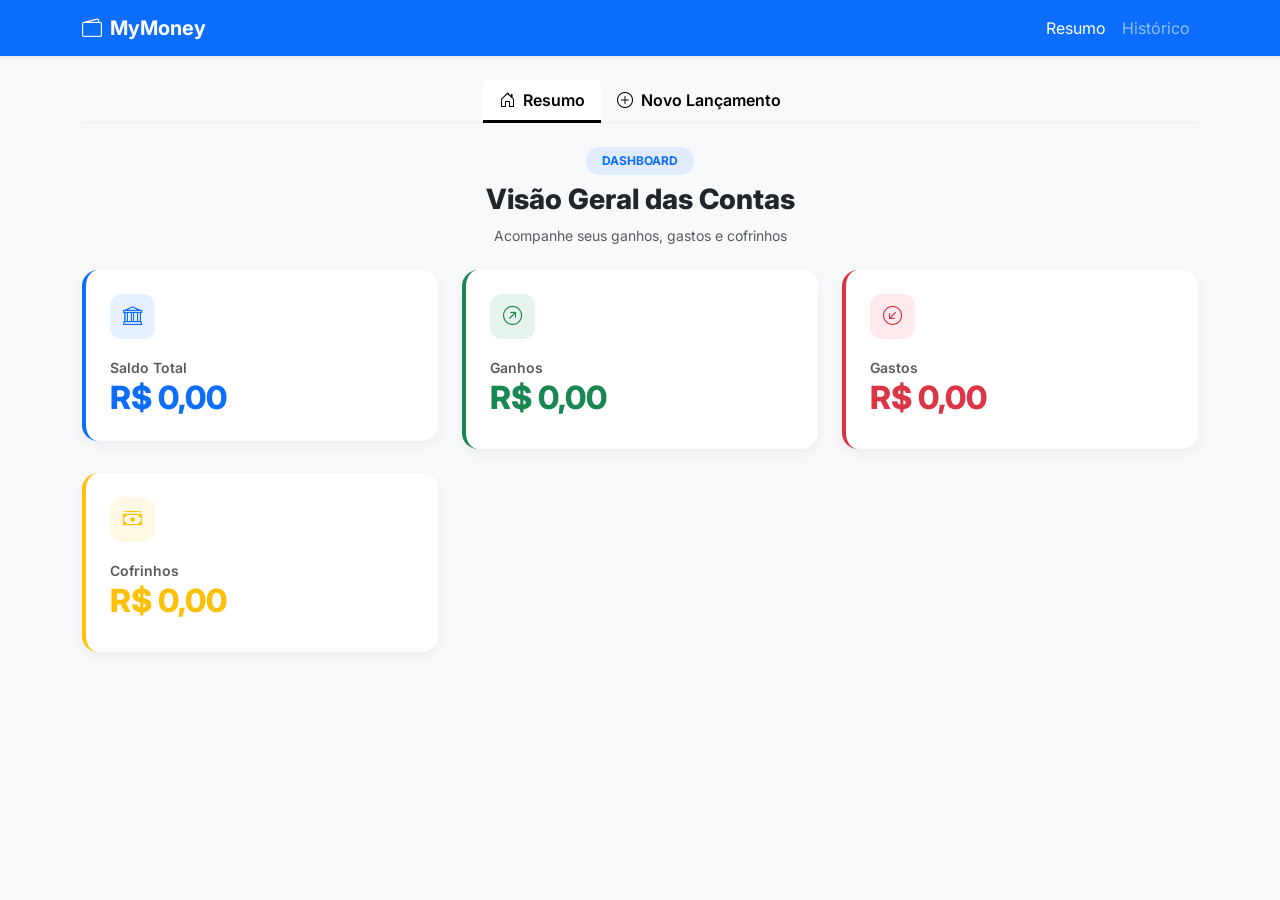
==== commit 518b6d92: "refactor: melhoria na estrutura e legibilidade do código" ====
--- a/pages/index.html
+++ b/pages/index.html
@@ -1,224 +1,398 @@
 <!DOCTYPE html>
 <html lang="pt-br">
 <head>
-  <meta charset="UTF-8" />
-  <meta name="viewport" content="width=device-width, initial-scale=1.0" />
-  <title>MyMoney - Dashboard</title>
-  <link href="https://fonts.googleapis.com/css2?family=Inter:wght@400;600;800&display=swap" rel="stylesheet" />
-  <link href="https://cdn.jsdelivr.net/npm/bootstrap@5.3.3/dist/css/bootstrap.min.css" rel="stylesheet" />
-  <link rel="stylesheet" href="https://cdn.jsdelivr.net/npm/bootstrap-icons@1.11.3/font/bootstrap-icons.min.css" />
-  <style>
-    body {
-      font-family: "Inter", sans-serif;
-      background: #f8f9fa;
-    }
-
-    .fw-extrabold {
-      font-weight: 800;
-    }
-
-    .card-resumo {
-      background: white;
-      padding: 1.5rem;
-      border-radius: 1rem;
-      box-shadow: 0 4px 12px rgba(0, 0, 0, 0.05);
-      transition: transform 0.2s;
-    }
-
-    .card-resumo:hover {
-      transform: translateY(-5px);
-    }
-
-    .icon-box {
-      width: 45px;
-      height: 45px;
-      display: flex;
-      align-items: center;
-      justify-content: center;
-      border-radius: 12px;
-      margin-bottom: 1rem;
-      font-size: 1.2rem;
-    }
-
-    .nav-tabs .nav-link {
-      border: none !important;
-      font-weight: 600;
-      color: #000 !important;
-      background: transparent !important;
-      display: flex;
-      align-items: center;
-      gap: 0.5rem;
-    }
-
-    .nav-tabs .nav-link.active {
-      color: #000 !important;
-      border-bottom: 3px solid #000 !important;
-      background: transparent !important;
-    }
-
-    .nav-tabs {
-      border-bottom: 1px solid #eee;
-    }
-  </style>
+<meta charset="UTF-8">
+<meta name="viewport" content="width=device-width, initial-scale=1.0">
+
+<title>MyMoney - Dashboard</title>
+
+<link href="https://fonts.googleapis.com/css2?family=Inter:wght@400;600;800&display=swap" rel="stylesheet">
+<link href="https://cdn.jsdelivr.net/npm/bootstrap@5.3.3/dist/css/bootstrap.min.css" rel="stylesheet">
+<link rel="stylesheet" href="https://cdn.jsdelivr.net/npm/bootstrap-icons@1.11.3/font/bootstrap-icons.min.css">
+
+<link rel="icon" href="../assets/icon/mymoney.png">
+
+<style>
+
+body{
+  font-family: "Inter", sans-serif;
+  background:#f8f9fa;
+}
+
+.fw-extrabold{
+  font-weight:800;
+}
+
+/* Cards resumo */
+
+.card-resumo{
+  background:#fff;
+  padding:1.5rem;
+  border-radius:1rem;
+  box-shadow:0 4px 12px rgba(0,0,0,0.05);
+  transition:transform .2s;
+}
+
+.card-resumo:hover{
+  transform:translateY(-5px);
+}
+
+/* Icon box */
+
+.icon-box{
+  width:45px;
+  height:45px;
+  display:flex;
+  align-items:center;
+  justify-content:center;
+  border-radius:12px;
+  margin-bottom:1rem;
+  font-size:1.2rem;
+}
+
+/* Tabs */
+
+.nav-tabs{
+  border-bottom:1px solid #eee;
+}
+
+.nav-tabs .nav-link{
+  border:none;
+  font-weight:600;
+  color:#000;
+  background:transparent;
+  display:flex;
+  align-items:center;
+  gap:.5rem;
+}
+
+.nav-tabs .nav-link.active{
+  border-bottom:3px solid #000;
+}
+
+</style>
+
 </head>
 
 <body>
-  <nav class="navbar navbar-expand-lg navbar-dark shadow-sm sticky-top mb-4" style="background-color: #0d6efd;">
-    <div class="container">
-      <a class="navbar-brand fw-bold" href="index.html"><i class="bi bi-wallet2 me-2"></i>MyMoney</a>
-      <button class="navbar-toggler border-0 shadow-none" type="button" data-bs-toggle="collapse"
-        data-bs-target="#navbarNav">
-        <span class="navbar-toggler-icon"></span>
-      </button>
-      <div class="collapse navbar-collapse" id="navbarNav">
-        <ul class="navbar-nav ms-auto gap-2">
-          <li class="nav-item">
-            <a class="nav-link active" href="index.html">Resumo</a>
-          </li>
-          <li class="nav-item">
-            <a class="nav-link" href="historico.html">Histórico</a>
-          </li>
-        </ul>
-      </div>
-    </div>
-  </nav>
-
-  <!-- Tabs -->
-  <div class="container mb-4">
-    <ul class="nav nav-tabs justify-content-center">
-      <li class="nav-item">
-        <button class="nav-link active" data-bs-toggle="tab" data-bs-target="#tab-resumo">
-          <i class="bi bi-house-door"></i> Resumo
-        </button>
-      </li>
-      <li class="nav-item">
-        <button class="nav-link" data-bs-toggle="tab" data-bs-target="#tab-lancamento">
-          <i class="bi bi-plus-circle"></i> Novo Lançamento
-        </button>
-      </li>
-    </ul>
-  </div>
-
-  <div class="container tab-content">
-    <!-- TAB RESUMO -->
-    <div class="tab-pane fade show active" id="tab-resumo">
-      <div class="col-12 text-center">
-        <span class="badge bg-primary bg-opacity-10 text-primary mb-2 px-3 py-2 rounded-pill uppercase fw-bold"
-          style="font-size: 0.65rem; letter-spacing: 1px;">DASHBOARD</span>
-        <h3 class="fw-extrabold m-0 text-dark">Visão Geral das Contas</h3>
-        <p class="text-muted small mt-1">
-          Acompanhe seus ganhos, gastos e cofrinhos
-        </p>
-      </div>
-      <div class="row g-4 mb-5">
-        <div class="col-md-4">
-          <div class="card-resumo border-start border-primary border-4">
-            <div class="icon-box bg-primary bg-opacity-10 text-primary">
-              <i class="bi bi-bank"></i>
-            </div>
-            <small class="text-muted fw-semibold">Saldo Total</small>
-            <h2 class="fw-extrabold m-0 text-dark" id="resumo-saldo">
-              R$ 0,00
-            </h2>
-          </div>
-        </div>
-
-        <div class="col-md-4">
-          <div class="card-resumo border-start border-success border-4">
-            <div class="icon-box bg-success bg-opacity-10 text-success">
-              <i class="bi bi-arrow-up-right-circle"></i>
-            </div>
-            <small class="text-muted fw-semibold">Ganhos</small>
-            <h2 class="fw-extrabold m-0 text-success" id="resumo-receitas">
-              R$ 0,00
-            </h2>
-          </div>
-        </div>
-
-        <div class="col-md-4">
-          <div class="card-resumo border-start border-danger border-4">
-            <div class="icon-box bg-danger bg-opacity-10 text-danger">
-              <i class="bi bi-arrow-down-left-circle"></i>
-            </div>
-            <small class="text-muted fw-semibold">Gastos</small>
-            <h2 class="fw-extrabold m-0 text-danger" id="resumo-despesas">
-              R$ 0,00
-            </h2>
-          </div>
-        </div>
-
-        <div class="col-md-4 mt-4">
-          <div class="card-resumo border-start border-warning border-4">
-            <div class="icon-box bg-warning bg-opacity-10 text-warning">
-              <i class="bi bi-cash-stack"></i>
-            </div>
-            <small class="text-muted fw-semibold">Cofrinhos</small>
-            <h2 class="fw-extrabold m-0 text-warning" id="resumo-cofrinhos">
-              R$ 0,00
-            </h2>
-          </div>
-        </div>
-      </div>
-    </div>
-
-    <!-- TAB NOVO LANÇAMENTO -->
-    <div class="tab-pane fade" id="tab-lancamento">
-      <div class="row justify-content-center">
-        <div class="col-lg-10">
-          <div class="card border-0 shadow-sm p-4 p-md-5 mb-5 rounded-4">
-            <h4 class="fw-bold mb-4 text-dark">
-              <i class="bi bi-plus-circle-fill text-primary me-2"></i> Novo
-              Lançamento
-            </h4>
-
-            <form id="transacao-form">
-              <div class="row g-4">
-                <div class="col-md-3">
-                  <label class="form-label fw-semibold small text-secondary">Valor (R$)</label>
-                  <input type="number" id="input-valor" class="form-control form-control-lg border-2" placeholder="0,00"
-                    step="0.01" required />
-                </div>
-                <div class="col-md-3">
-                  <label class="form-label fw-semibold small text-secondary">Tipo</label>
-                  <select id="input-tipo" class="form-select form-control-lg border-2" required>
-                    <option value="" disabled selected>Selecione...</option>
-                    <option value="receita">💰 Ganho (Entrada)</option>
-                    <option value="despesa">💸 Gasto (Saída)</option>
-                    <option value="cofrinho">🐷 Cofrinho</option>
-                  </select>
-                </div>
-                <div class="col-md-3">
-                  <label class="form-label fw-semibold small text-secondary">Categoria</label>
-                  <select id="input-categoria" class="form-select form-control-lg border-2" required>
-                    <option value="" disabled selected>O que é?</option>
-                    <option value="Salário">💼 Salário</option>
-                    <option value="Extra">🌟 Extra</option>
-                    <option value="Alimentação">🍕 Alimentação</option>
-                    <option value="Moradia">🏠 Moradia</option>
-                    <option value="Lazer">🍿 Lazer</option>
-                    <option value="Transporte">🚗 Transporte</option>
-                  </select>
-                </div>
-                <div class="col-md-3">
-                  <label class="form-label fw-semibold small text-secondary">Descrição</label>
-                  <input type="text" id="input-descricao" class="form-control form-control-lg border-2"
-                    placeholder="Ex: Pix do Job" />
-                </div>
-                <div class="col-12 mt-4">
-                  <button type="submit" class="btn btn-primary btn-lg w-100 shadow-sm">
-                    <i class="bi bi-check2-circle me-2"></i> CONFIRMAR
-                  </button>
-                </div>
-              </div>
-            </form>
-          </div>
-        </div>
-      </div>
-    </div>
-  </div>
-
-  <script src="https://cdn.jsdelivr.net/npm/bootstrap@5.3.3/dist/js/bootstrap.bundle.min.js"></script>
-  <script src="../js/script.js"></script>
+
+<!-- Navbar -->
+
+<nav class="navbar navbar-expand-lg navbar-dark bg-primary shadow-sm sticky-top mb-4">
+
+<div class="container">
+
+<a class="navbar-brand fw-bold" href="index.html">
+<i class="bi bi-wallet2 me-2"></i>MyMoney
+</a>
+
+<button class="navbar-toggler border-0 shadow-none"
+data-bs-toggle="collapse"
+data-bs-target="#navbarNav">
+
+<span class="navbar-toggler-icon"></span>
+
+</button>
+
+<div class="collapse navbar-collapse" id="navbarNav">
+
+<ul class="navbar-nav ms-auto">
+
+<li class="nav-item">
+<a class="nav-link active" href="index.html">Resumo</a>
+</li>
+
+<li class="nav-item">
+<a class="nav-link" href="historico.html">Histórico</a>
+</li>
+
+</ul>
+
+</div>
+
+</div>
+
+</nav>
+
+<!-- Tabs -->
+
+<div class="container mb-4">
+
+<ul class="nav nav-tabs justify-content-center">
+
+<li class="nav-item">
+<button class="nav-link active"
+data-bs-toggle="tab"
+data-bs-target="#tab-resumo">
+
+<i class="bi bi-house-door"></i> Resumo
+
+</button>
+</li>
+
+<li class="nav-item">
+<button class="nav-link"
+data-bs-toggle="tab"
+data-bs-target="#tab-lancamento">
+
+<i class="bi bi-plus-circle"></i> Novo Lançamento
+
+</button>
+</li>
+
+</ul>
+
+</div>
+
+<div class="container tab-content">
+
+<!-- TAB RESUMO -->
+
+<div class="tab-pane fade show active" id="tab-resumo">
+
+<div class="text-center mb-4">
+
+<span class="badge bg-primary bg-opacity-10 text-primary mb-2 px-3 py-2 rounded-pill fw-bold">
+DASHBOARD
+</span>
+
+<h3 class="fw-extrabold">Visão Geral das Contas</h3>
+
+<p class="text-muted small">
+Acompanhe seus ganhos, gastos e cofrinhos
+</p>
+
+</div>
+
+<div class="row g-4">
+
+<!-- Saldo -->
+
+<div class="col-md-4">
+
+<div class="card-resumo border-start border-primary border-4">
+
+<div class="icon-box bg-primary bg-opacity-10 text-primary">
+<i class="bi bi-bank"></i>
+</div>
+
+<small class="text-muted fw-semibold">Saldo Total</small>
+
+<h2 class="fw-extrabold" id="resumo-saldo">
+R$ 0,00
+</h2>
+
+</div>
+
+</div>
+
+<!-- Ganhos -->
+
+<div class="col-md-4">
+
+<div class="card-resumo border-start border-success border-4">
+
+<div class="icon-box bg-success bg-opacity-10 text-success">
+<i class="bi bi-arrow-up-right-circle"></i>
+</div>
+
+<small class="text-muted fw-semibold">Ganhos</small>
+
+<h2 class="fw-extrabold text-success" id="resumo-receitas">
+R$ 0,00
+</h2>
+
+</div>
+
+</div>
+
+<!-- Gastos -->
+
+<div class="col-md-4">
+
+<div class="card-resumo border-start border-danger border-4">
+
+<div class="icon-box bg-danger bg-opacity-10 text-danger">
+<i class="bi bi-arrow-down-left-circle"></i>
+</div>
+
+<small class="text-muted fw-semibold">Gastos</small>
+
+<h2 class="fw-extrabold text-danger" id="resumo-despesas">
+R$ 0,00
+</h2>
+
+</div>
+
+</div>
+
+<!-- Cofrinhos -->
+
+<div class="col-md-4">
+
+<div class="card-resumo border-start border-warning border-4">
+
+<div class="icon-box bg-warning bg-opacity-10 text-warning">
+<i class="bi bi-cash-stack"></i>
+</div>
+
+<small class="text-muted fw-semibold">Cofrinhos</small>
+
+<h2 class="fw-extrabold text-warning" id="resumo-cofrinhos">
+R$ 0,00
+</h2>
+
+</div>
+
+</div>
+
+</div>
+
+</div>
+
+<!-- TAB NOVO LANÇAMENTO -->
+
+<div class="tab-pane fade" id="tab-lancamento">
+
+<div class="row justify-content-center">
+
+<div class="col-lg-10">
+
+<div class="card border-0 shadow-sm p-4 p-md-5 rounded-4">
+
+<h4 class="fw-bold mb-4">
+
+<i class="bi bi-plus-circle-fill text-primary me-2"></i>
+Novo Lançamento
+
+</h4>
+
+<form id="transacao-form">
+
+<div class="row g-4">
+
+<!-- Valor -->
+
+<div class="col-md-3">
+
+<label class="form-label small fw-semibold text-secondary">
+Valor (R$)
+</label>
+
+<input
+type="number"
+id="input-valor"
+class="form-control form-control-lg"
+placeholder="0,00"
+step="0.01"
+required>
+
+</div>
+
+<!-- Tipo -->
+
+<div class="col-md-3">
+
+<label class="form-label small fw-semibold text-secondary">
+Tipo
+</label>
+
+<select id="input-tipo"
+class="form-select form-control-lg"
+required>
+
+<option disabled selected>
+Selecione...
+</option>
+
+<option value="receita">
+💰 Ganho (Entrada)
+</option>
+
+<option value="despesa">
+💸 Gasto (Saída)
+</option>
+
+<option value="cofrinho">
+🐷 Cofrinho
+</option>
+
+</select>
+
+</div>
+
+<!-- Categoria -->
+
+<div class="col-md-3">
+
+<label class="form-label small fw-semibold text-secondary">
+Categoria
+</label>
+
+<select id="input-categoria"
+class="form-select form-control-lg"
+required>
+
+<option disabled selected>
+O que é?
+</option>
+
+<option>💼 Salário</option>
+<option>🌟 Extra</option>
+<option>🍕 Alimentação</option>
+<option>🏠 Moradia</option>
+<option>🍿 Lazer</option>
+<option>🚗 Transporte</option>
+
+</select>
+
+</div>
+
+<!-- Descrição -->
+
+<div class="col-md-3">
+
+<label class="form-label small fw-semibold text-secondary">
+Descrição
+</label>
+
+<input
+type="text"
+id="input-descricao"
+class="form-control form-control-lg"
+placeholder="Ex: Supermercado">
+
+</div>
+
+<div class="col-12 mt-4">
+
+<button
+type="submit"
+class="btn btn-primary btn-lg w-100">
+
+<i class="bi bi-check2-circle me-2"></i>
+CONFIRMAR
+
+</button>
+
+</div>
+
+</div>
+
+</form>
+
+</div>
+
+</div>
+
+</div>
+
+</div>
+
+</div>
+
+<script src="https://cdn.jsdelivr.net/npm/bootstrap@5.3.3/dist/js/bootstrap.bundle.min.js"></script>
+<script src="../js/script.js"></script>
+
 </body>
-
 </html>
